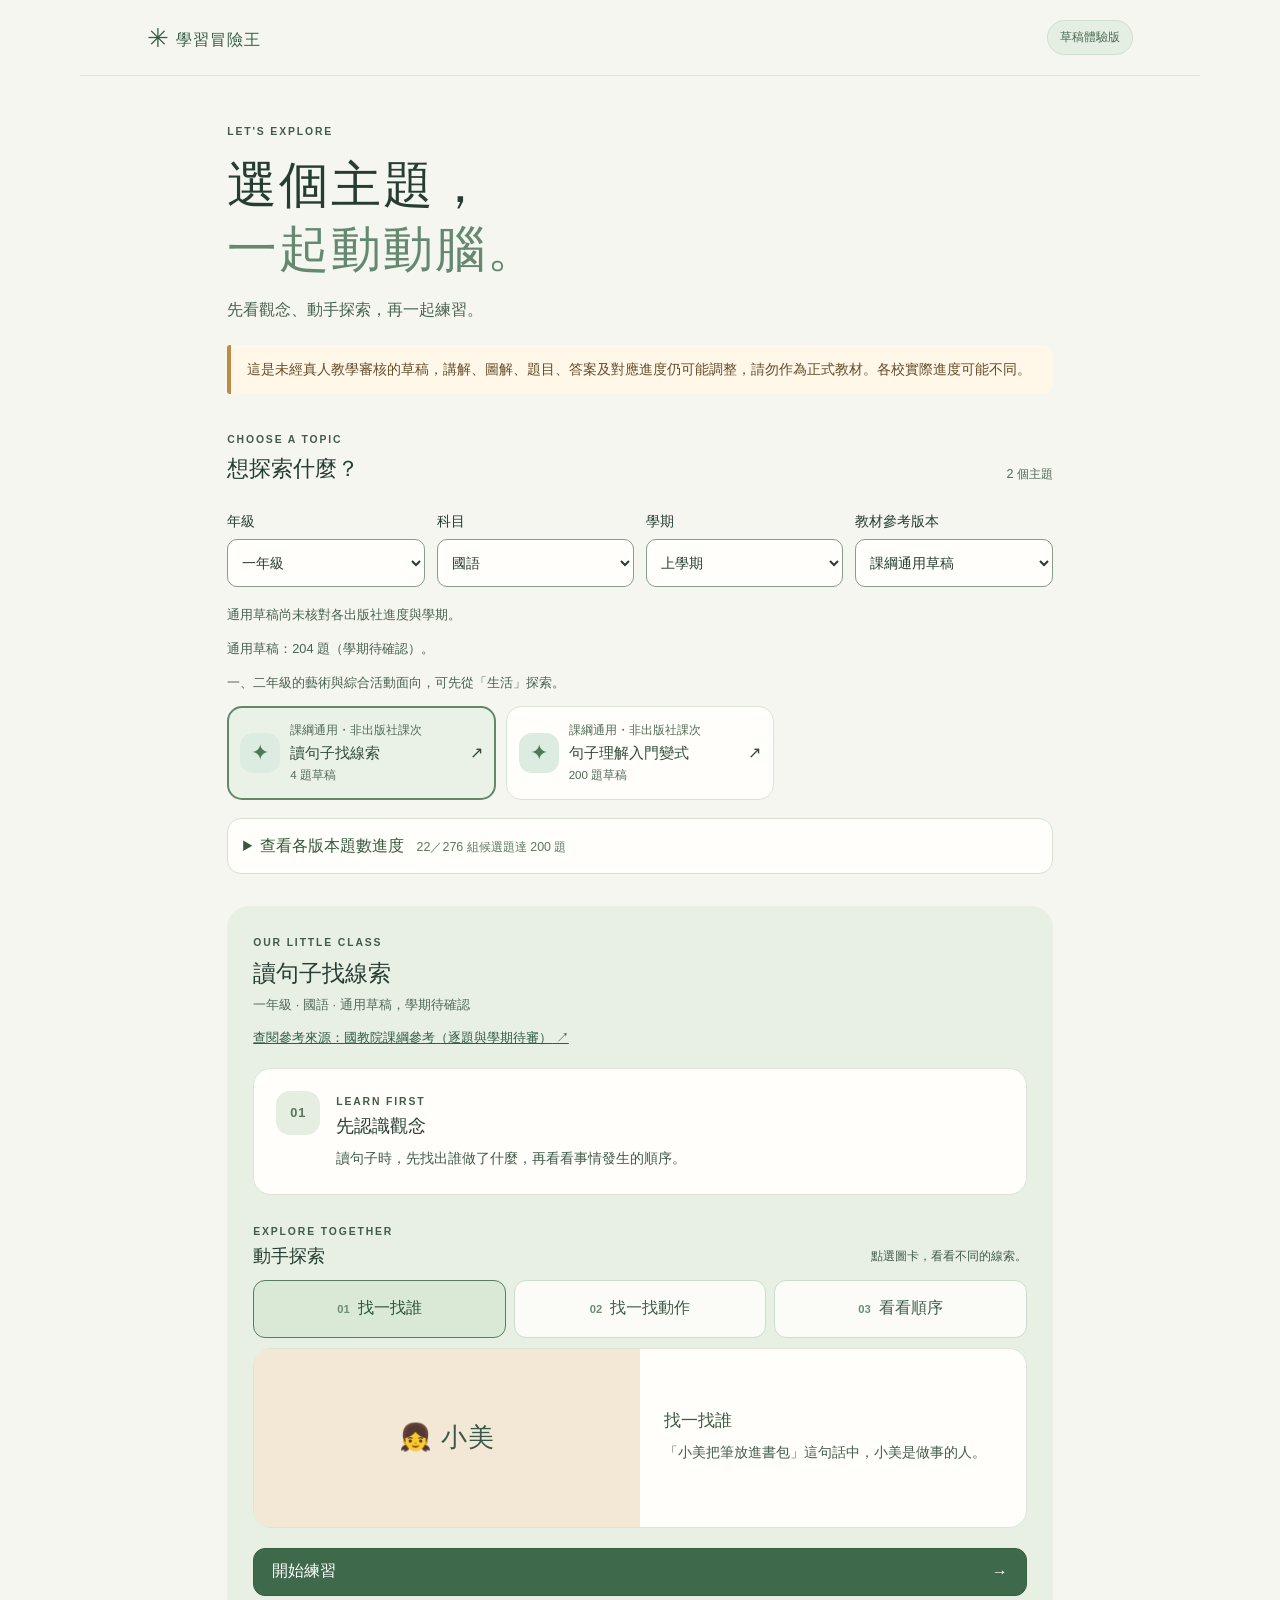
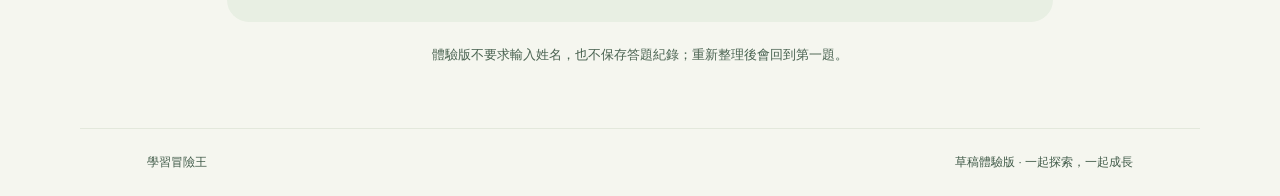
==== preview.html @ 90ed05ef "Publish Learning Adventure preview build" ====
<!doctype html>
<html lang="zh-Hant">
  <head><meta charset="UTF-8" /><meta name="viewport" content="width=device-width, initial-scale=1.0" /><title>草稿體驗｜學習冒險王</title>  <script type="module" crossorigin src="./assets/preview-xu-30Zpg.js"></script>
  <link rel="modulepreload" crossorigin href="./assets/styles-lvog85VI.js">
  <link rel="stylesheet" crossorigin href="./assets/styles-mUZcmq1D.css">
</head>
  <body><div id="root"></div></body>
</html>
---- assets/styles-mUZcmq1D.css ----
:root{color:#263d34;font-synthesis:none;text-rendering:optimizelegibility;background:#f5f6ef;font-family:ui-rounded,PingFang TC,Noto Sans TC,sans-serif}*{box-sizing:border-box}body{margin:0}button,select{font:inherit}button{cursor:pointer}button:focus-visible,select:focus-visible,a:focus-visible{outline-offset:3px;outline:3px solid #d58255}.skip-link{z-index:5;background:#fff;padding:.7rem;position:absolute;top:-80px;left:1rem}.skip-link:focus{top:1rem}.app-shell{max-width:1440px;margin:auto}.topbar{border-bottom:1px solid #dde3d7;align-items:center;gap:2rem;height:90px;padding:0 6%;display:flex}.brand{text-align:left;color:inherit;background:0 0;border:0;align-items:center;gap:.7rem;padding:0;display:flex}.brand-mark{color:#fff;background:#607e69;border-radius:15px;place-items:center;width:44px;height:44px;font-size:29px;display:grid}.brand strong,.brand small{display:block}.brand strong{letter-spacing:.08em;font-size:1.05rem}.brand small{letter-spacing:.14em;color:#73857a;margin-top:.2rem;font-size:.54rem}.edition{color:#8c998c;flex:1;font-size:.82rem}.phase-label{color:#607e69;border:1px solid #d5dfd2;border-radius:20px;padding:.5rem .85rem;font-size:.75rem}main{padding:0 6%}.intro{background:#e5ede0;border-radius:24px;grid-template-columns:1fr 1fr;min-height:350px;margin:38px 0 64px;display:grid;overflow:hidden}.intro-copy{z-index:1;padding:58px 0 48px 9%;position:relative}.eyebrow{letter-spacing:.18em;color:#829d86;font-size:.65rem;font-weight:700}.intro h1{letter-spacing:.06em;margin:20px 0;font-size:clamp(2.2rem,4vw,3.7rem);font-weight:700;line-height:1.27}.intro h1 em{color:#789679;font-style:normal}.intro p,.section-heading p{color:#71877a;font-size:.92rem;line-height:1.8}.intro-note{color:#69826e;margin-top:29px;font-size:.8rem}.intro-note span{color:#c99465;margin-right:.5rem}.landscape{background:#dce8d9;position:relative;overflow:hidden}.sun{background:#efdab3;border-radius:50%;width:77px;height:77px;position:absolute;top:15%;right:20%}.hill{border-radius:50% 50% 0 0;position:absolute;transform:rotate(-12deg)}.hill-back{background:#b9cfb6;width:130%;height:60%;top:40%;left:8%}.hill-front{background:#91ae94;width:145%;height:55%;top:64%;left:-12%}.trail{border-left:15px solid #e7dfc7;border-radius:50%;width:25%;height:65%;position:absolute;bottom:-40%;left:56%;transform:rotate(38deg)}.flag{color:#69866c;place-items:center;font-size:2rem;display:grid;position:absolute;top:42%;left:49%}.landscape-caption{color:#f4f7e9;letter-spacing:.14em;font-size:.55rem;position:absolute;bottom:20px;right:25px}.section-heading{justify-content:space-between;align-items:end;margin-bottom:23px;display:flex}.section-heading h2{margin:.45rem 0 0;font-size:1.65rem}.section-heading p{margin:0}.chooser{background:#fffefa;border:1px solid #e4e9de;border-radius:22px;padding:34px 38px;box-shadow:0 12px 38px #5d795d0a}.chooser-row{grid-template-columns:200px 1fr;align-items:start;gap:20px;display:grid}.step{color:#9cab9a;letter-spacing:.1em;font-size:.7rem}.chooser h3{margin:.6rem 0;font-size:1rem}.grade-grid{grid-template-columns:repeat(6,1fr);gap:10px;display:grid}.grade-button{color:#65796a;background:#f6f8f3;border:1px solid #0000;border-radius:13px;min-height:74px}.grade-button span{font-size:1.25rem;font-weight:700;display:block}.grade-button small{margin-top:4px;font-size:.68rem;display:block}.grade-button.selected,.subject-button.selected{color:#355b3e;background:#ebf2e8;border-color:#79957c}.divider{background:#eef0e9;height:1px;margin:28px 0}.subject-grid{grid-template-columns:repeat(3,1fr);gap:10px;display:grid}.subject-button{text-align:left;color:#405a49;background:#f8faf6;border:1px solid #0000;border-radius:13px;align-items:center;gap:12px;min-height:70px;padding:13px;display:flex}.subject-button small{color:#9aaa9a;margin-top:5px;font-size:.65rem;display:block}.subject-icon{color:#96744f;background:#f2e6d3;border-radius:12px;place-items:center;width:42px;height:42px;font-weight:700;display:grid}.icon-math,.icon-science{color:#668d71;background:#dcece1}.icon-english,.icon-social{color:#74889e;background:#e5e9f0}.arrow{color:#a7b8a6;margin-left:auto}.select-grid{grid-template-columns:repeat(3,1fr);gap:10px;display:grid}.select-grid label{color:#778c7c;font-size:.75rem}.select-grid select{color:#385242;background:#fff;border:1px solid #dce4da;border-radius:10px;width:100%;min-height:46px;margin-top:8px;padding:12px 10px;display:block}.course-card{background:#f0eadd;border-radius:20px;min-height:170px;margin:28px 0;padding:30px 36px;position:relative;overflow:hidden}.course-badge{color:#977b5f;letter-spacing:.08em;font-size:.7rem}.course-card h2{margin:12px 0;font-size:1.4rem}.course-card p{color:#7f8173;max-width:70%;margin:6px 0;font-size:.85rem;line-height:1.7}.course-decoration{color:#d9d6be;font-size:7rem;line-height:1;position:absolute;top:25px;right:50px}.text-button{color:#5a7861;background:0 0;border:0;padding:10px 0;font-weight:700}.closing{color:#91a38f;justify-content:center;align-items:center;gap:14px;padding:30px;font-size:.8rem;display:flex}.closing span{color:#caa982}footer{color:#91a294;border-top:1px solid #e3e8dc;justify-content:space-between;gap:1rem;padding:26px 6%;font-size:.72rem;display:flex}@media (width<=750px){.topbar{height:74px}.edition{display:none}.phase-label{margin-left:auto}.intro{grid-template-columns:1fr;margin:24px 0 42px}.intro-copy{padding:40px 8% 24px}.landscape{height:170px}.section-heading{display:block}.section-heading p{margin-top:8px}.chooser{padding:24px 20px}.chooser-row{grid-template-columns:1fr;gap:12px}.grade-grid{grid-template-columns:repeat(3,1fr)}.subject-grid{grid-template-columns:repeat(2,1fr)}.select-grid{grid-template-columns:1fr}.course-card{padding:25px}.course-card p{max-width:85%}.course-decoration{opacity:.55;font-size:5rem;right:12px}.closing{text-align:center}footer{flex-wrap:wrap}}@media (prefers-reduced-motion:reduce){*,:before,:after{scroll-behavior:auto!important;transition-duration:.01ms!important;animation-duration:.01ms!important;animation-iteration-count:1!important}}:root{--text-muted:#415b49;--text-accent:#496e51}.brand small,.edition,.phase-label,.eyebrow,.intro p,.section-heading p,.intro-note,.step,.grade-button,.subject-button small,.select-grid label,.course-badge,.course-card p,.text-button,.closing,footer{color:var(--text-muted)}.intro h1 em{color:var(--text-accent)}.brand small{font-size:.65rem}.subject-button small{font-size:.75rem}footer strong{color:var(--text-muted)}.material-note{color:var(--text-muted);grid-column:1/-1;margin:0;font-size:.75rem;line-height:1.5}.question-card{color:#263d34;background:#fffefa;border:1px solid #dce4da;border-radius:20px;padding:24px}.question-card fieldset{border:1px solid #dce4da;border-radius:12px;margin:16px 0;padding:14px}.question-card label{margin:10px 0;line-height:1.6;display:block}.question-card input:not([type=radio]):not([type=checkbox]),.question-card select{max-width:100%;min-height:44px;font:inherit;border:1px solid #879c8c;border-radius:8px;padding:8px;display:block}.question-card input[type=radio],.question-card input[type=checkbox]{vertical-align:middle;width:20px;height:20px}.question-card button{color:#263d34;background:#e4eee2;border:1px solid #55735d;border-radius:10px;min-height:44px;margin:4px 8px 4px 0;padding:10px 16px}.question-card button:disabled{opacity:.55;cursor:not-allowed}.progress-report{color:#263d34;background:#fffefa;border:1px solid #dce4da;border-radius:20px;margin-top:20px;padding:24px}.progress-report button{color:#263d34;background:#e4eee2;border:1px solid #55735d;border-radius:10px;min-height:44px;margin:4px 8px 4px 0;padding:10px 16px}.course-player{color:#263d34;background:#fffefa;border:1px solid #dce4da;border-radius:20px;margin:28px 0;padding:24px}.course-player>label{margin:14px 0;display:block}.course-player>label input,.course-player>label select{max-width:100%;min-height:44px;font:inherit;border:1px solid #879c8c;border-radius:8px;padding:8px;display:block}.course-player>button{color:#263d34;background:#e4eee2;border:1px solid #55735d;border-radius:10px;min-height:44px;margin:4px 8px 4px 0;padding:10px 16px}.course-player>button:disabled{opacity:.55;cursor:not-allowed}.preview-invitation{color:#263d34;background:#e5ede0;border:1px solid #d5e2d3;border-radius:20px;justify-content:space-between;align-items:center;gap:24px;margin:28px 0;padding:26px 32px;display:flex}.preview-invitation h2{margin:8px 0;font-size:1.2rem}.preview-invitation p{margin:0;font-size:.88rem;line-height:1.7}.preview-invitation a{white-space:nowrap;color:#fff;background:#355f48;border-radius:12px;justify-content:center;align-items:center;min-height:48px;padding:12px 20px;font-weight:700;text-decoration:none;display:inline-flex}.preview-shell{max-width:1120px;margin:auto}.preview-header{border-bottom:1px solid #dce5d9;justify-content:space-between;align-items:center;height:76px;padding:0 6%;display:flex}.preview-home{color:#365d45;font-size:1.6rem;font-weight:700;text-decoration:none}.preview-home span{letter-spacing:.06em;vertical-align:middle;font-size:1rem}.preview-tag{color:#496b53;background:#e5eee2;border:1px solid #cfdfce;border-radius:20px;padding:8px 12px;font-size:.75rem;font-weight:700}.preview-main{max-width:960px;margin:auto;padding:0 6% 50px}.preview-hero{padding:45px 0 35px}.preview-hero h1{letter-spacing:.04em;margin:14px 0;font-size:clamp(2rem,5vw,3.1rem);line-height:1.3}.preview-hero h1 em{color:#648970;font-style:normal}.preview-hero>p{color:#496250;margin:0;line-height:1.7}.preview-notice{color:#654b2a;background:#fff8e8;border-left:4px solid #bd8c44;border-radius:3px 10px 10px 3px;margin-top:22px;padding:13px 16px;font-size:.85rem;line-height:1.7}.preview-section-heading{justify-content:space-between;align-items:end;gap:12px;margin-bottom:16px;display:flex}.preview-section-heading h2{margin:7px 0 0;font-size:1.35rem}.preview-section-heading>span{color:#4e6956;font-size:.78rem}.preview-unit-grid{grid-template-columns:repeat(3,minmax(0,1fr));gap:10px;display:grid}.preview-unit{text-align:left;color:#2e4b38;background:#fffefa;border:1px solid #d9e4d8;border-radius:15px;align-items:center;gap:10px;min-height:94px;padding:14px 12px;display:flex}.preview-unit.selected{background:#eaf2e7;border:2px solid #64866b;padding:13px 11px}.preview-icon{color:#4d795b;background:#dcece1;border-radius:13px;flex:none;place-items:center;width:40px;height:40px;font-size:1.4rem;font-weight:700;display:grid}.preview-icon.science{color:#967149;background:#f4e6d4}.preview-unit-copy{flex-direction:column;flex:1;gap:5px;min-width:0;display:flex}.preview-unit-copy strong{font-size:.94rem;line-height:1.35}.preview-unit-copy small{color:#526b58;font-size:.72rem}.preview-activity{background:#e8efe3;border-radius:22px;margin-top:32px;padding:26px}.preview-activity-heading{justify-content:space-between;align-items:end;gap:16px;display:flex}.preview-activity-heading h2{margin:8px 0;font-size:1.45rem}.preview-activity-heading p{color:#526b58;margin:0;font-size:.8rem}.preview-counter{white-space:nowrap;color:#5b7a62}.preview-counter strong{font-size:1.8rem}.preview-progress{background:#d2e0d0;border-radius:8px;height:7px;margin:20px 0}.preview-progress span{background:#658b6c;border-radius:8px;height:100%;display:block}.preview-activity .question-card h2{margin-top:0;font-size:1.2rem;line-height:1.65}.preview-activity .question-card fieldset label{align-items:center;gap:9px;min-height:40px;display:flex}.preview-activity .question-card fieldset label:has(input[type=number]){display:block}.preview-navigation{justify-content:space-between;align-items:center;gap:8px;margin-top:18px;display:flex}.preview-navigation button{font:inherit;color:#365d45;background:#fff;border:1px solid #64866b;border-radius:10px;min-height:44px;padding:8px 14px;font-weight:700}.preview-navigation button:disabled{opacity:.45;cursor:not-allowed}.preview-navigation span{text-align:center;color:#496250;font-size:.75rem}.preview-finish,.preview-privacy{color:#496250;font-size:.8rem;line-height:1.7}.preview-privacy{text-align:center;margin-top:22px}@media (width<=750px){.preview-invitation{flex-direction:column;align-items:flex-start;padding:23px}.preview-invitation a{width:100%}.preview-main{padding-left:5%;padding-right:5%}.preview-hero{padding:32px 0 28px}.preview-unit-grid{grid-template-columns:repeat(2,minmax(0,1fr))}.preview-unit{gap:8px;min-height:104px;padding:12px 9px}.preview-unit.selected{padding:11px 8px}.preview-icon{width:34px;height:34px}.preview-activity{padding:18px 14px}.preview-activity .question-card{padding:18px}.preview-navigation span{max-width:105px}}.preview-filter{margin:14px 0 4px;font-size:.85rem;font-weight:700;display:block}.preview-filter select{color:#263d34;width:100%;min-height:48px;font:inherit;background:#fffefa;border:1px solid #879c8c;border-radius:10px;margin-top:8px;padding:10px;display:block}.preview-scope,.preview-source{color:#496250;font-size:.8rem;line-height:1.65}.preview-source a{color:#315e43}.preview-selectors{grid-template-columns:repeat(4,minmax(0,1fr));gap:12px;display:grid}.preview-selectors .preview-filter{min-width:0}@media (width<=750px){.preview-selectors{grid-template-columns:repeat(2,minmax(0,1fr))}}.lesson-explorer{margin-top:20px}.lesson-introduction{background:#fffefa;border:1px solid #dbe6d8;border-radius:18px;align-items:flex-start;gap:16px;padding:22px;display:flex}.lesson-number{color:#55785d;letter-spacing:.06em;background:#e6eee1;border-radius:14px;flex:none;place-items:center;width:44px;height:44px;font-size:.8rem;font-weight:800;display:grid}.lesson-introduction h3,.lesson-picture-heading h3{margin:5px 0 8px;font-size:1.1rem}.lesson-introduction p,.lesson-picture-heading p,.lesson-lab p{color:#405b49;margin:0;font-size:.9rem;line-height:1.8}.lesson-picture-heading{justify-content:space-between;align-items:end;gap:16px;margin:26px 0 12px;display:flex}.lesson-picture-heading h3{margin-bottom:0}.lesson-picture-heading p{font-size:.78rem}.lesson-scene-buttons{grid-template-columns:repeat(3,minmax(0,1fr));gap:8px;display:grid}.lesson-scene-buttons button{color:#3e5c47;background:#fbfcf8;border:1px solid #cbdccd;border-radius:12px;justify-content:center;align-items:center;gap:8px;min-height:58px;padding:10px;font-weight:700;display:flex}.lesson-scene-buttons button span{color:#6f8e75;font-size:.7rem}.lesson-scene-buttons button[aria-pressed=true]{color:#2e5439;background:#d9e9d6;border-color:#597d60}.lesson-scene{background:#fffefa;border:1px solid #dbe6d8;border-radius:18px;grid-template-columns:1fr 1fr;gap:0;min-height:180px;margin:10px 0 0;display:grid;overflow:hidden}.lesson-art{text-align:center;white-space:pre-line;overflow-wrap:anywhere;color:#385849;letter-spacing:.03em;background:#f2e8d5;place-items:center;padding:24px;font-size:clamp(1.1rem,2.7vw,1.65rem);font-weight:700;line-height:1.65;display:grid}.lesson-scene figcaption{align-self:center;padding:24px}.lesson-scene figcaption strong{color:#385b42;font-size:1.05rem}.lesson-scene figcaption p{color:#405b49;margin:8px 0 0;font-size:.9rem;line-height:1.8}.lesson-lab{background:#fffefa;border:1px solid #dbe6d8;border-radius:18px;margin-top:12px;padding:20px}.lesson-lab strong{color:#385b42}.lesson-lab p{margin-top:4px;font-size:.85rem}.counting-display{color:#719b76;flex-wrap:wrap;justify-content:center;align-items:center;gap:12px;min-height:70px;font-size:1.7rem;display:flex}.lab-controls{flex-wrap:wrap;justify-content:center;align-items:center;gap:10px;margin-top:12px;display:flex}.lab-controls button{color:#35583e;background:#f8faf5;border:1px solid #829e86;border-radius:11px;min-width:48px;min-height:44px;padding:8px 14px;font-weight:700}.lab-controls button[aria-pressed=true]{background:#d9e9d6;border-color:#5e8465}.lab-controls button:disabled{opacity:.45;cursor:not-allowed}.fraction-strip{border:1px solid #8fa994;border-radius:9px;height:42px;margin:18px 0 6px;display:flex;overflow:hidden}.fraction-strip span{background:#f2f5ed;border-right:1px solid #8fa994;flex:1}.fraction-strip span:last-child{border-right:0}.fraction-strip span.filled{background:#8ab691}.fraction-result{text-align:center}.lesson-start,.lesson-return{font:inherit;border-radius:12px;min-height:48px;padding:11px 18px;font-weight:700}.lesson-start{color:#fff;background:#3e6a4b;border:1px solid #365e42;justify-content:space-between;align-items:center;gap:24px;width:100%;margin-top:20px;display:flex}.lesson-return{color:#385c42;background:#fffefa;border:1px solid #afc5b2;margin-top:12px}.lesson-pending{color:#405b49;font-size:.9rem;line-height:1.7}@media (width<=600px){.lesson-introduction{gap:12px;padding:18px}.lesson-number{width:38px;height:38px}.lesson-picture-heading{flex-direction:column;align-items:flex-start;gap:5px}.lesson-scene-buttons button{flex-direction:column;gap:2px;padding:8px 4px;font-size:.8rem}.lesson-scene{grid-template-columns:1fr}.lesson-art{min-height:126px;padding:16px}.lesson-scene figcaption{padding:16px 18px}.lesson-lab{padding:16px}}.question-visual{background:#f6f9f2;border:1px solid #d9e6d8;border-radius:16px;margin:16px 0 20px;overflow:hidden}.question-visual figcaption{color:#385b42;flex-wrap:wrap;align-items:center;gap:5px 12px;padding:12px 15px;font-size:.85rem;display:flex}.question-visual figcaption span{color:#526b58;font-size:.75rem;line-height:1.5}.question-symbols-display{color:#527e59;flex-wrap:wrap;justify-content:center;align-items:center;gap:15px;min-height:90px;padding:12px;font-size:2rem;display:flex}.question-scene{text-align:center;color:#385849;background:#f2e8d5;flex-direction:column;justify-content:center;align-items:center;gap:8px;min-height:105px;padding:14px;display:flex}.question-scene-label{font-size:.75rem;font-weight:700}.question-scene div{white-space:pre-line;overflow-wrap:anywhere;font-size:clamp(1.05rem,2.7vw,1.5rem);font-weight:700;line-height:1.5}.question-scene-buttons{flex-wrap:wrap;gap:6px;padding:8px;display:flex}.question-card .question-scene-buttons button{background:#fff;min-height:42px;margin:0;padding:8px 12px;font-size:.8rem}.question-card .question-scene-buttons button[aria-pressed=true]{background:#d9e9d6;border-color:#597d60}.question-illustration{background:#f2ead9;width:100%;height:auto;max-height:280px;display:block}.question-jump{color:#405b49;align-items:center;gap:10px;margin-top:14px;font-size:.85rem;font-weight:700;display:flex}.question-jump select{color:#263d34;min-height:44px;font:inherit;background:#fffefa;border:1px solid #879c8c;border-radius:10px;padding:8px}.publisher-coverage{color:#35583e;background:#fffefa;border:1px solid #d4e1d2;border-radius:14px;margin-top:18px}.publisher-coverage summary{cursor:pointer;padding:15px;font-weight:700;line-height:1.5}.publisher-coverage summary span{color:#5b7861;margin-left:8px;font-size:.78rem;font-weight:400;display:inline-block}.publisher-coverage p{margin:0;padding:0 15px 12px;font-size:.8rem;line-height:1.7}.coverage-scroll{margin:0 15px 15px;overflow-x:auto}.coverage-scroll table{border-collapse:collapse;text-align:left;width:100%;min-width:670px;font-size:.8rem}.coverage-scroll caption{text-align:left;padding:8px 0;font-weight:700}.coverage-scroll th,.coverage-scroll td{border-bottom:1px solid #e4ece1;padding:9px}.coverage-scroll thead{background:#eef5ec}.coverage-scroll td:not(:nth-child(2)){text-align:center}
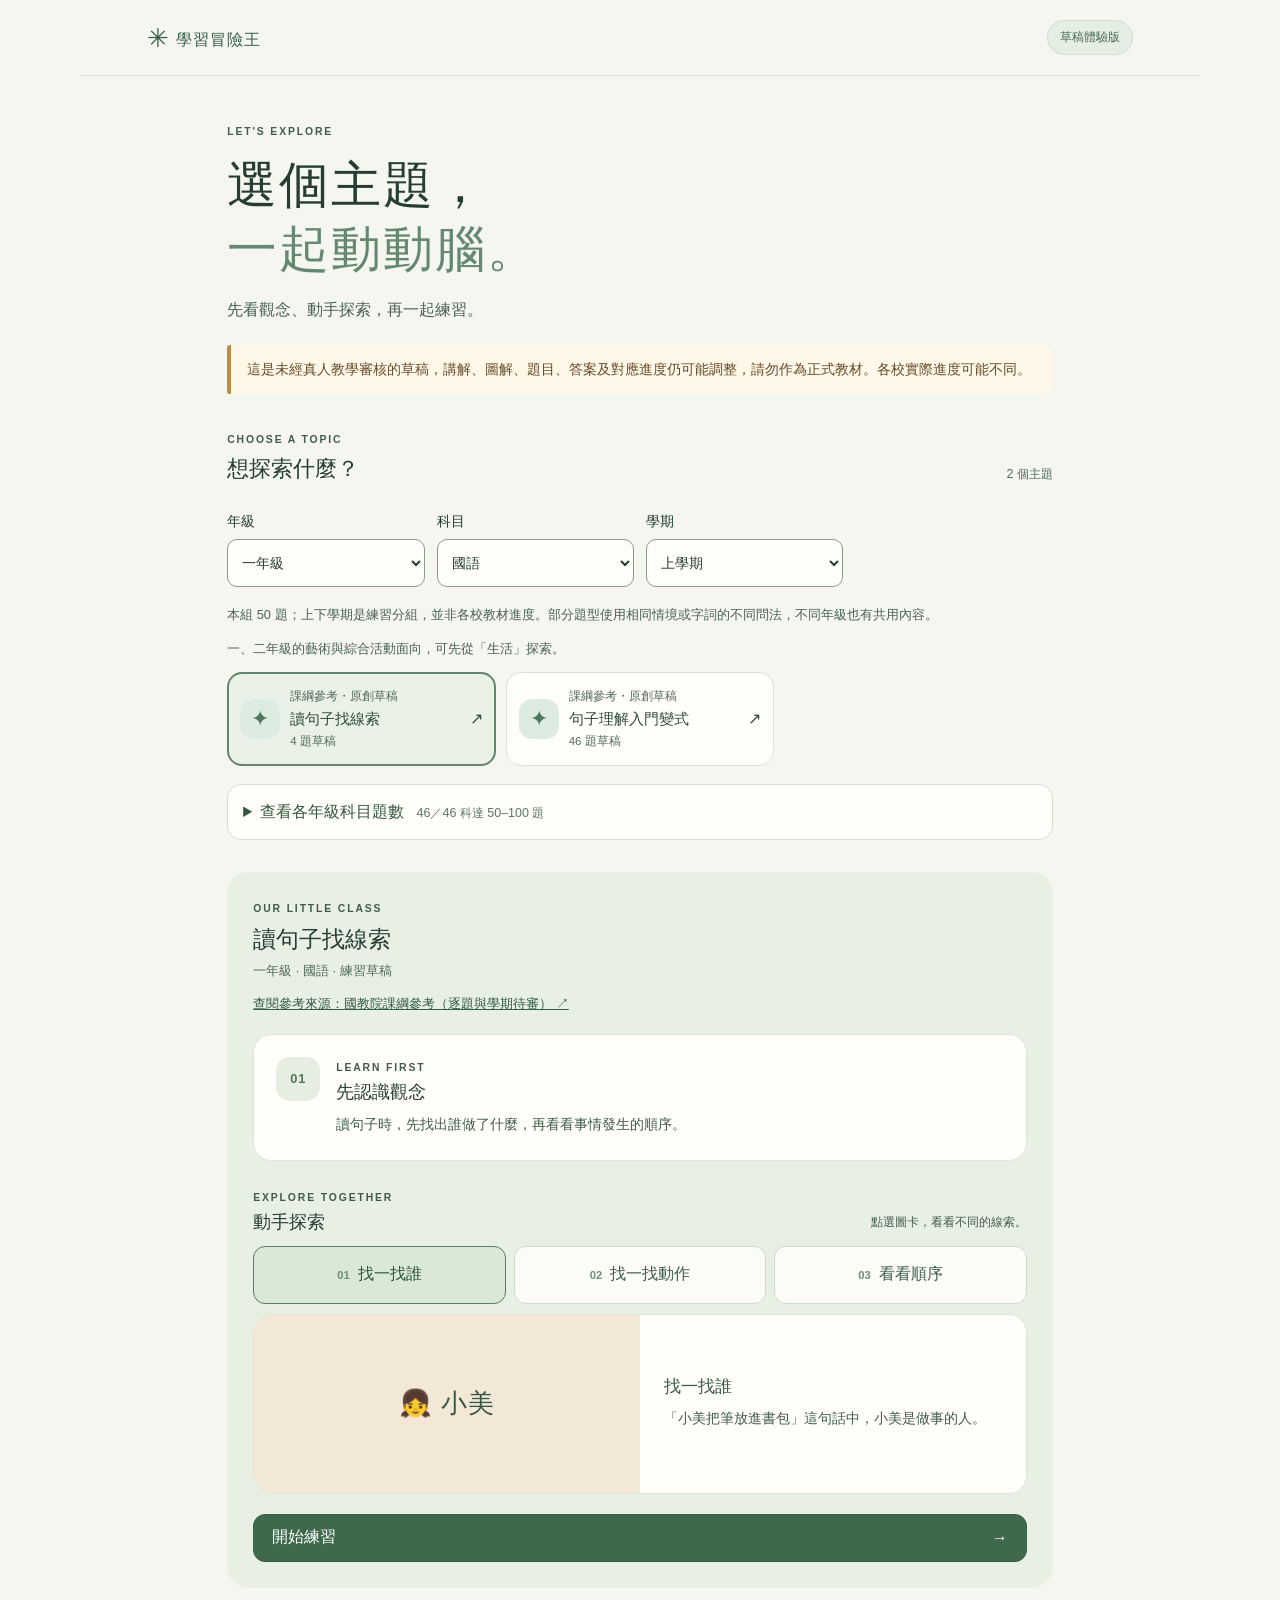
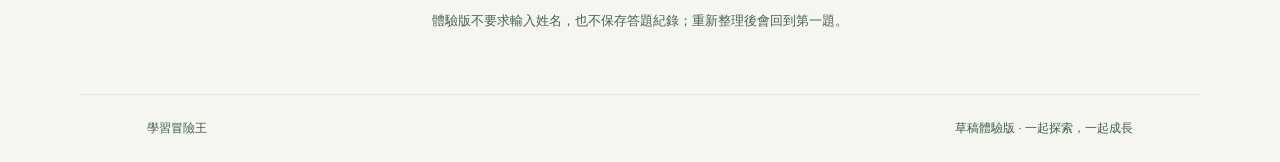
==== commit 96d50741: "Update grade and subject practice preview" ====
--- a/preview.html
+++ b/preview.html
@@ -1,7 +1,7 @@
 <!doctype html>
 <html lang="zh-Hant">
-  <head><meta charset="UTF-8" /><meta name="viewport" content="width=device-width, initial-scale=1.0" /><title>草稿體驗｜學習冒險王</title>  <script type="module" crossorigin src="./assets/preview-xu-30Zpg.js"></script>
-  <link rel="modulepreload" crossorigin href="./assets/styles-lvog85VI.js">
+  <head><meta charset="UTF-8" /><meta name="viewport" content="width=device-width, initial-scale=1.0" /><title>草稿體驗｜學習冒險王</title>  <script type="module" crossorigin src="./assets/preview-CtE_mKkq.js"></script>
+  <link rel="modulepreload" crossorigin href="./assets/styles-T1Jgxa0Z.js">
   <link rel="stylesheet" crossorigin href="./assets/styles-mUZcmq1D.css">
 </head>
   <body><div id="root"></div></body>
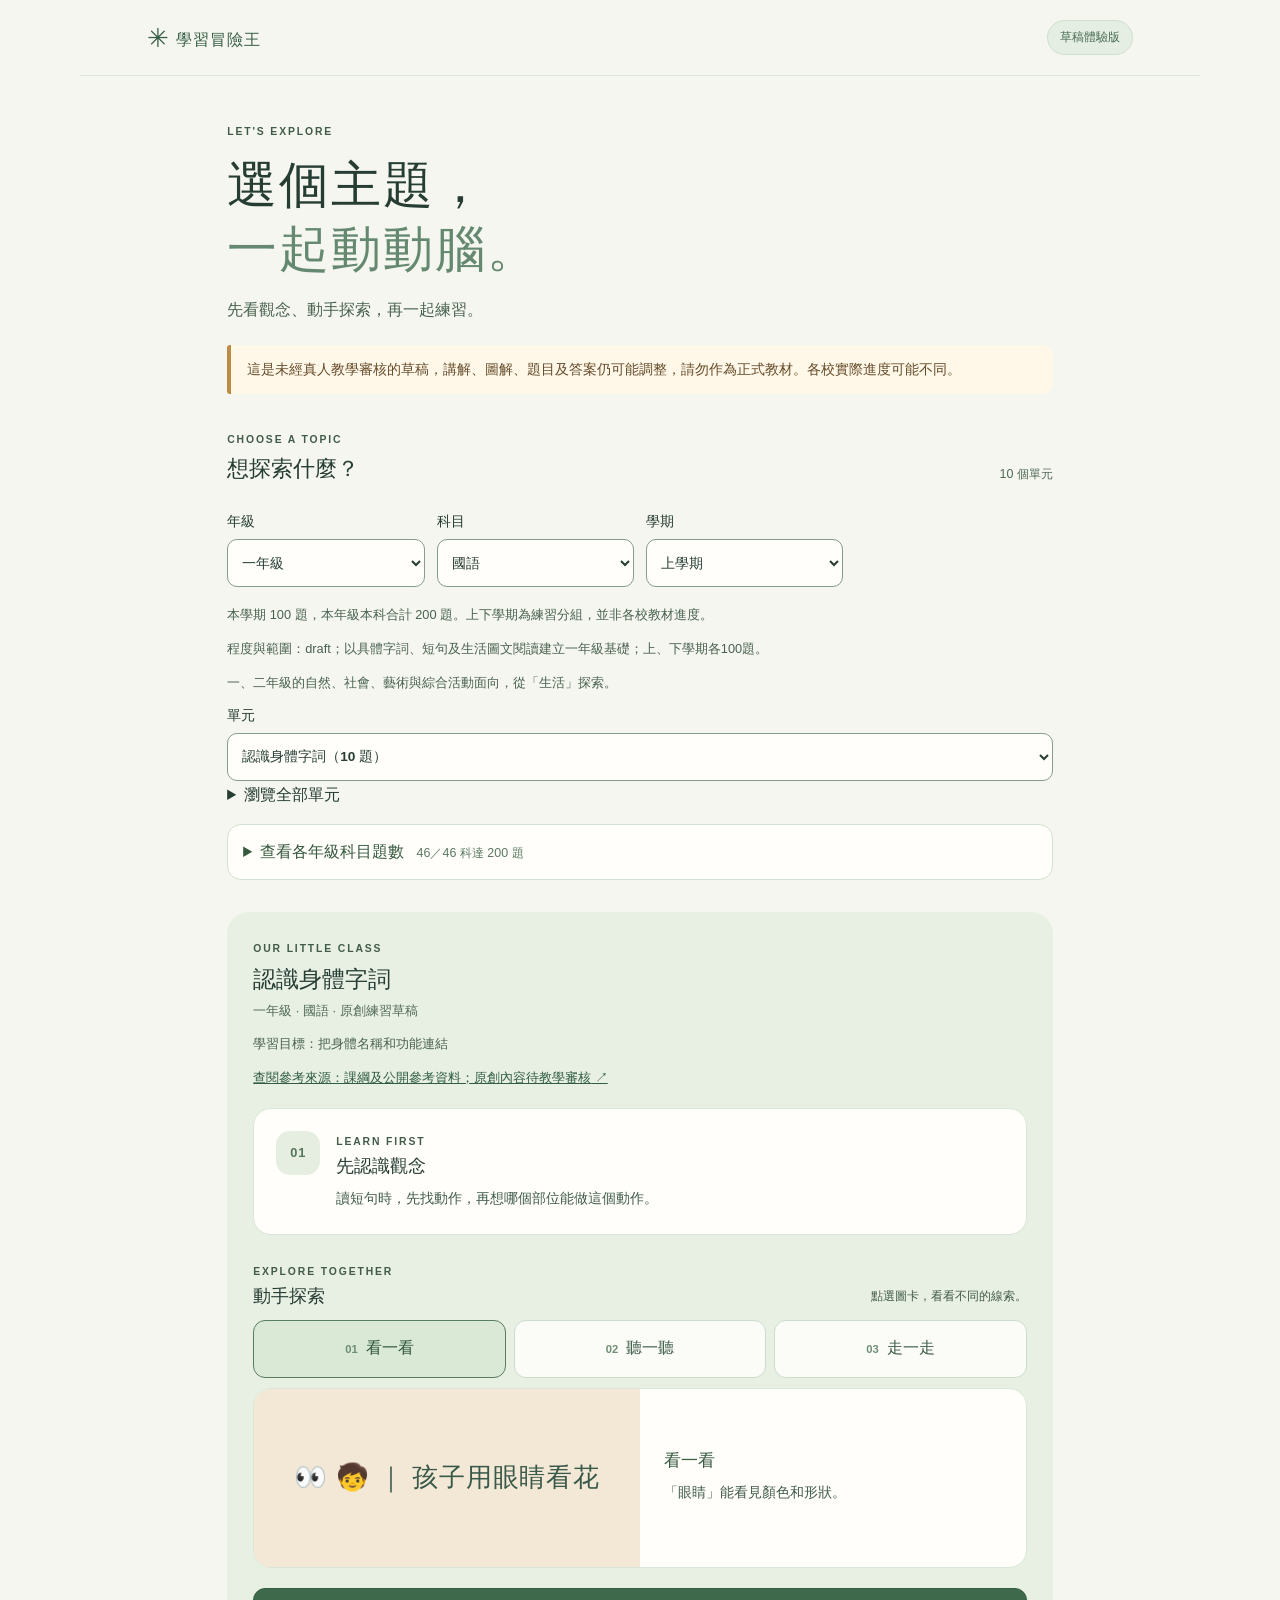
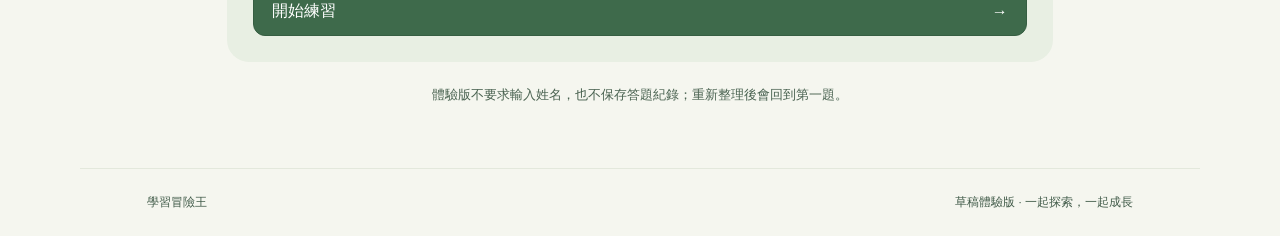
==== commit a052867e: "Publish 46 grade-specific 200-question draft courses" ====
--- a/preview.html
+++ b/preview.html
@@ -1,7 +1,7 @@
 <!doctype html>
 <html lang="zh-Hant">
-  <head><meta charset="UTF-8" /><meta name="viewport" content="width=device-width, initial-scale=1.0" /><title>草稿體驗｜學習冒險王</title>  <script type="module" crossorigin src="./assets/preview-CtE_mKkq.js"></script>
-  <link rel="modulepreload" crossorigin href="./assets/styles-T1Jgxa0Z.js">
+  <head><meta charset="UTF-8" /><meta name="viewport" content="width=device-width, initial-scale=1.0" /><title>草稿體驗｜學習冒險王</title>  <script type="module" crossorigin src="./assets/preview-CfCHFV33.js"></script>
+  <link rel="modulepreload" crossorigin href="./assets/styles-D85-89q0.js">
   <link rel="stylesheet" crossorigin href="./assets/styles-mUZcmq1D.css">
 </head>
   <body><div id="root"></div></body>
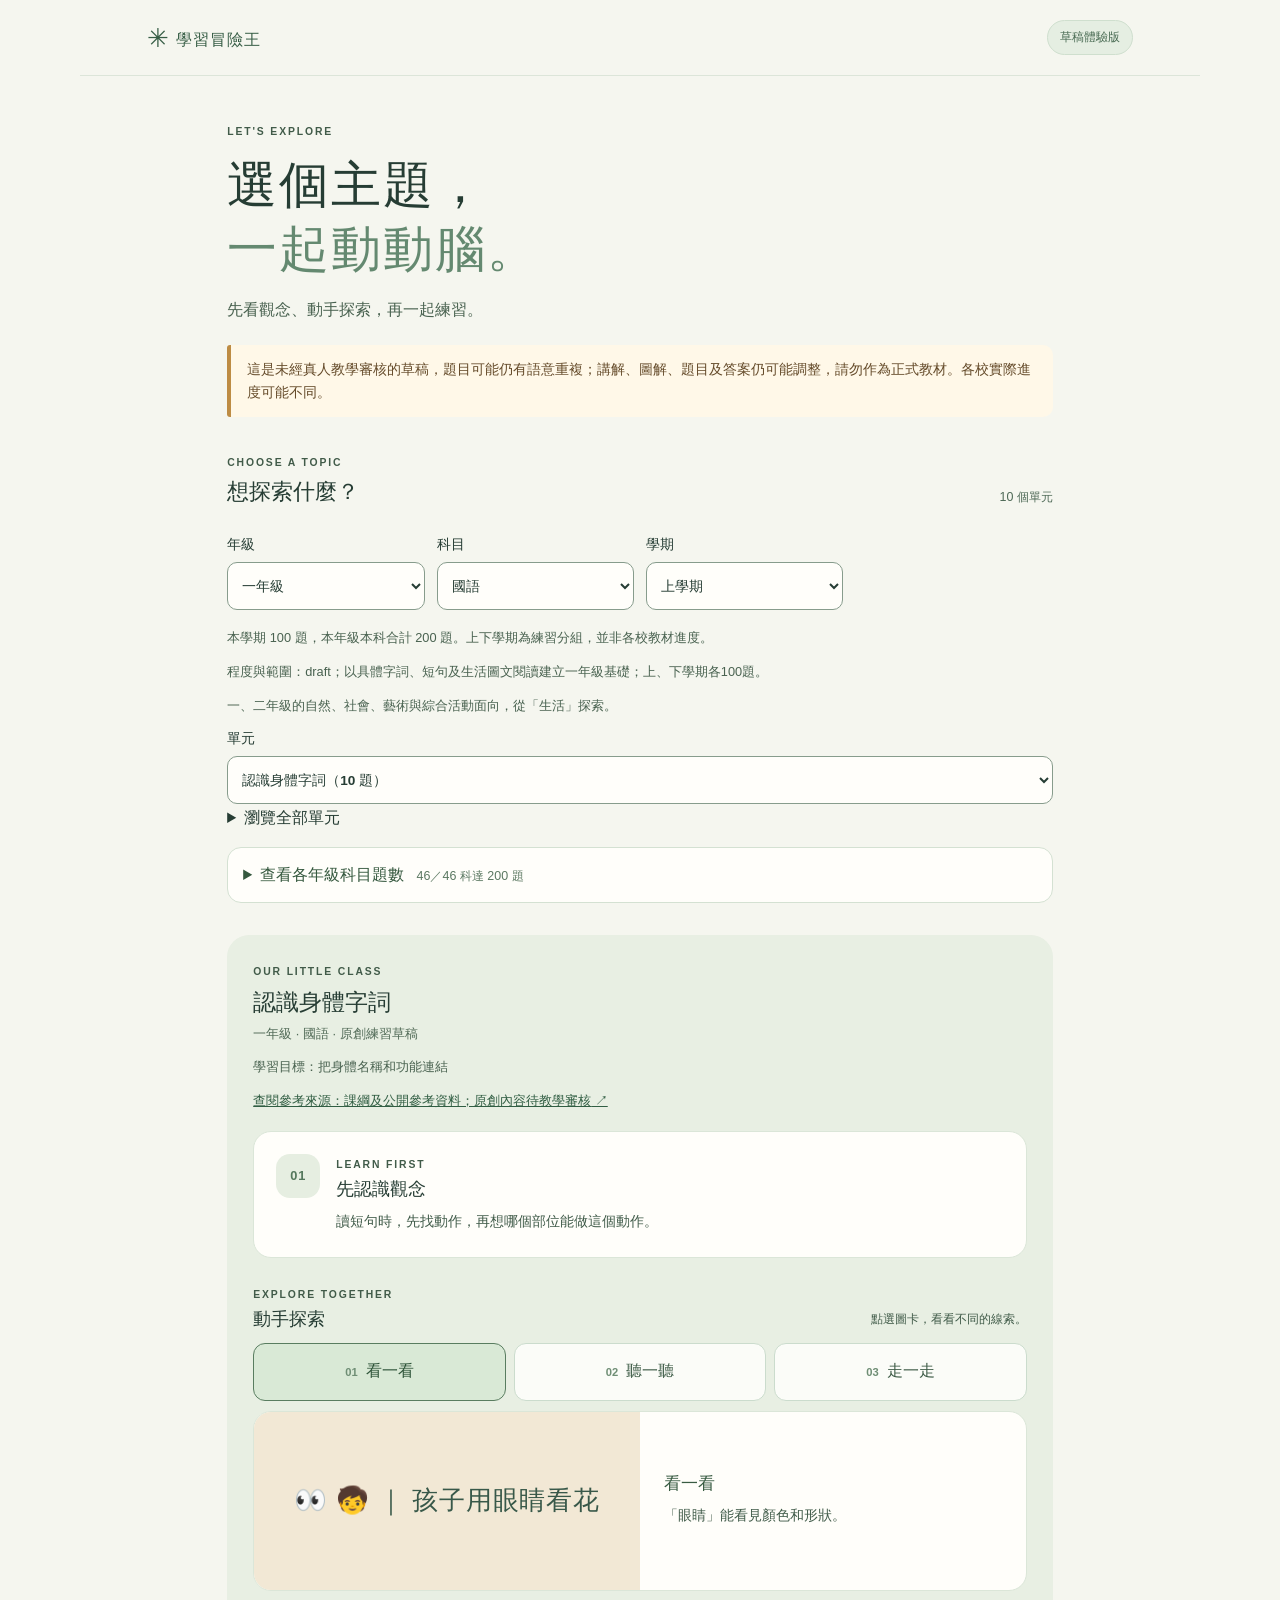
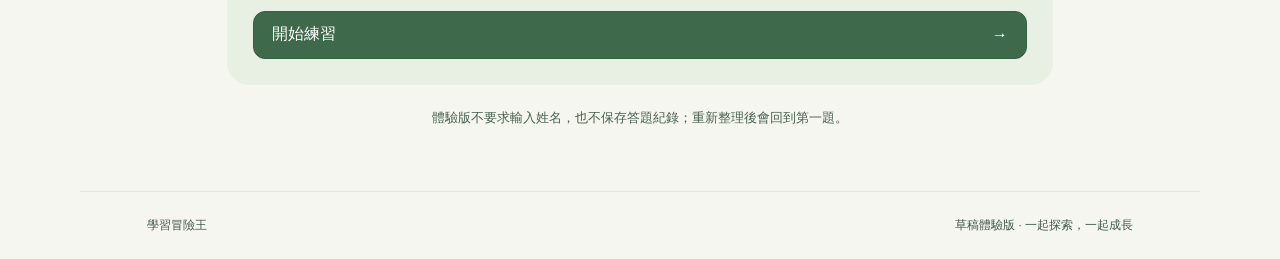
==== commit e5e7fd99: "Update learning adventure draft after question comparison" ====
--- a/preview.html
+++ b/preview.html
@@ -1,6 +1,6 @@
 <!doctype html>
 <html lang="zh-Hant">
-  <head><meta charset="UTF-8" /><meta name="viewport" content="width=device-width, initial-scale=1.0" /><title>草稿體驗｜學習冒險王</title>  <script type="module" crossorigin src="./assets/preview-CfCHFV33.js"></script>
+  <head><meta charset="UTF-8" /><meta name="viewport" content="width=device-width, initial-scale=1.0" /><title>草稿體驗｜學習冒險王</title>  <script type="module" crossorigin src="./assets/preview-CDlEyIUo.js"></script>
   <link rel="modulepreload" crossorigin href="./assets/styles-D85-89q0.js">
   <link rel="stylesheet" crossorigin href="./assets/styles-mUZcmq1D.css">
 </head>
